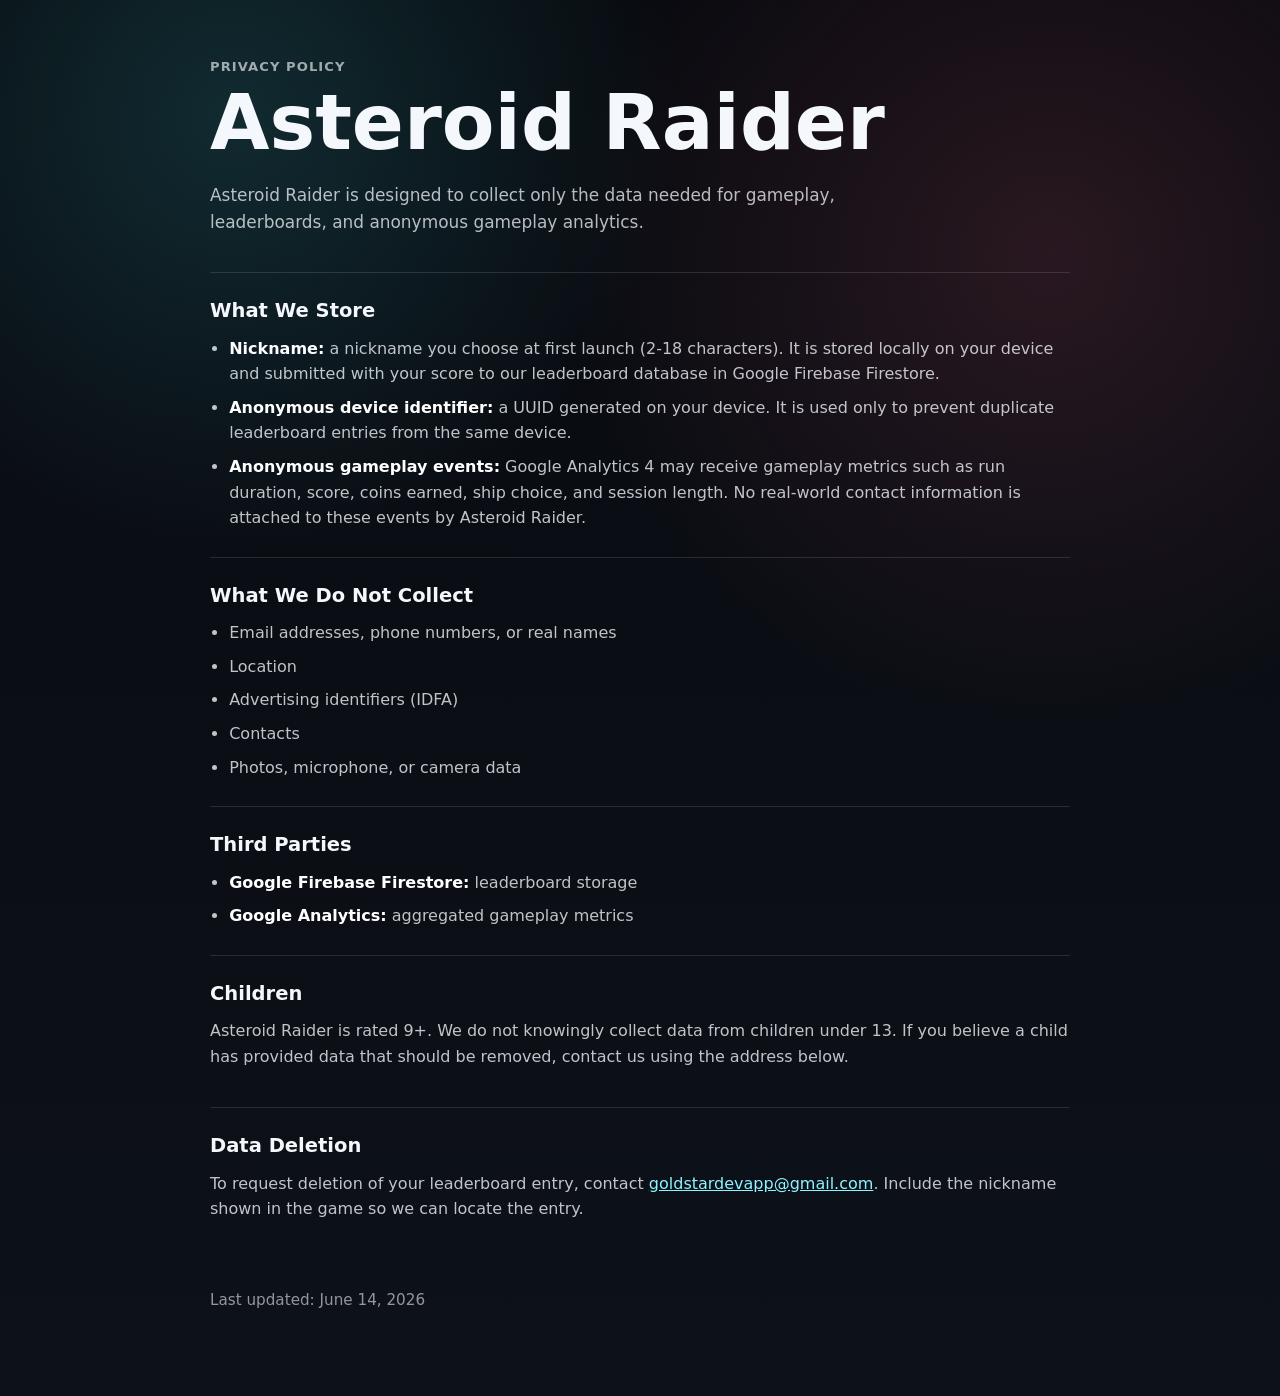
==== privacy.html @ 61d25102 "Add files via upload" ====
<!doctype html>
<html lang="en">
  <head>
    <meta charset="utf-8" />
    <meta name="viewport" content="width=device-width, initial-scale=1" />
    <title>Asteroid Raider Privacy Policy</title>
    <meta
      name="description"
      content="Privacy Policy for Asteroid Raider, including leaderboard and analytics data practices."
    />
    <style>
      :root {
        color-scheme: dark;
        font-family:
          Inter, ui-sans-serif, system-ui, -apple-system, BlinkMacSystemFont,
          "Segoe UI", sans-serif;
        background: #080a0f;
        color: #f4f7fb;
      }

      * {
        box-sizing: border-box;
      }

      html,
      body {
        min-height: 100%;
        margin: 0;
      }

      body {
        background:
          radial-gradient(circle at 18% 8%, rgba(52, 190, 198, 0.18), transparent 28rem),
          radial-gradient(circle at 82% 18%, rgba(238, 98, 126, 0.14), transparent 30rem),
          linear-gradient(180deg, #080a0f 0%, #0d1119 100%);
        line-height: 1.6;
      }

      main {
        width: min(860px, calc(100% - 32px));
        margin: 0 auto;
        padding: 56px 0 72px;
      }

      a {
        color: #8cf4ff;
      }

      .eyebrow {
        margin: 0 0 10px;
        color: rgba(244, 247, 251, 0.64);
        font-size: 0.82rem;
        font-weight: 800;
        letter-spacing: 0.08em;
        text-transform: uppercase;
      }

      h1 {
        margin: 0;
        font-size: clamp(2.2rem, 8vw, 4.8rem);
        line-height: 0.95;
        letter-spacing: 0;
      }

      .summary {
        max-width: 680px;
        margin: 22px 0 36px;
        color: rgba(244, 247, 251, 0.74);
        font-size: 1.06rem;
      }

      section {
        padding: 26px 0;
        border-top: 1px solid rgba(255, 255, 255, 0.12);
      }

      h2 {
        margin: 0 0 12px;
        font-size: 1.22rem;
        line-height: 1.25;
        letter-spacing: 0;
      }

      p {
        margin: 0 0 12px;
        color: rgba(244, 247, 251, 0.78);
      }

      ul {
        margin: 0;
        padding-left: 1.2rem;
        color: rgba(244, 247, 251, 0.78);
      }

      li + li {
        margin-top: 8px;
      }

      strong {
        color: #ffffff;
      }

      .updated {
        margin-top: 28px;
        color: rgba(244, 247, 251, 0.58);
        font-size: 0.95rem;
      }

      @media (max-width: 560px) {
        main {
          width: min(100% - 24px, 860px);
          padding-top: 36px;
        }
      }
    </style>
  </head>
  <body>
    <main>
      <p class="eyebrow">Privacy Policy</p>
      <h1>Asteroid Raider</h1>
      <p class="summary">
        Asteroid Raider is designed to collect only the data needed for gameplay,
        leaderboards, and anonymous gameplay analytics.
      </p>

      <section aria-labelledby="data-we-store">
        <h2 id="data-we-store">What We Store</h2>
        <ul>
          <li>
            <strong>Nickname:</strong> a nickname you choose at first launch
            (2-18 characters). It is stored locally on your device and submitted
            with your score to our leaderboard database in Google Firebase
            Firestore.
          </li>
          <li>
            <strong>Anonymous device identifier:</strong> a UUID generated on
            your device. It is used only to prevent duplicate leaderboard entries
            from the same device.
          </li>
          <li>
            <strong>Anonymous gameplay events:</strong> Google Analytics 4 may
            receive gameplay metrics such as run duration, score, coins earned,
            ship choice, and session length. No real-world contact information is
            attached to these events by Asteroid Raider.
          </li>
        </ul>
      </section>

      <section aria-labelledby="data-we-do-not-collect">
        <h2 id="data-we-do-not-collect">What We Do Not Collect</h2>
        <ul>
          <li>Email addresses, phone numbers, or real names</li>
          <li>Location</li>
          <li>Advertising identifiers (IDFA)</li>
          <li>Contacts</li>
          <li>Photos, microphone, or camera data</li>
        </ul>
      </section>

      <section aria-labelledby="third-parties">
        <h2 id="third-parties">Third Parties</h2>
        <ul>
          <li><strong>Google Firebase Firestore:</strong> leaderboard storage</li>
          <li><strong>Google Analytics:</strong> aggregated gameplay metrics</li>
        </ul>
      </section>

      <section aria-labelledby="children">
        <h2 id="children">Children</h2>
        <p>
          Asteroid Raider is rated 9+. We do not knowingly collect data from
          children under 13. If you believe a child has provided data that should
          be removed, contact us using the address below.
        </p>
      </section>

      <section aria-labelledby="deletion">
        <h2 id="deletion">Data Deletion</h2>
        <p>
          To request deletion of your leaderboard entry, contact
          <a href="mailto:goldstardevapp@gmail.com">goldstardevapp@gmail.com</a>.
          Include the nickname shown in the game so we can locate the entry.
        </p>
      </section>

      <p class="updated">Last updated: June 14, 2026</p>
    </main>
  </body>
</html>
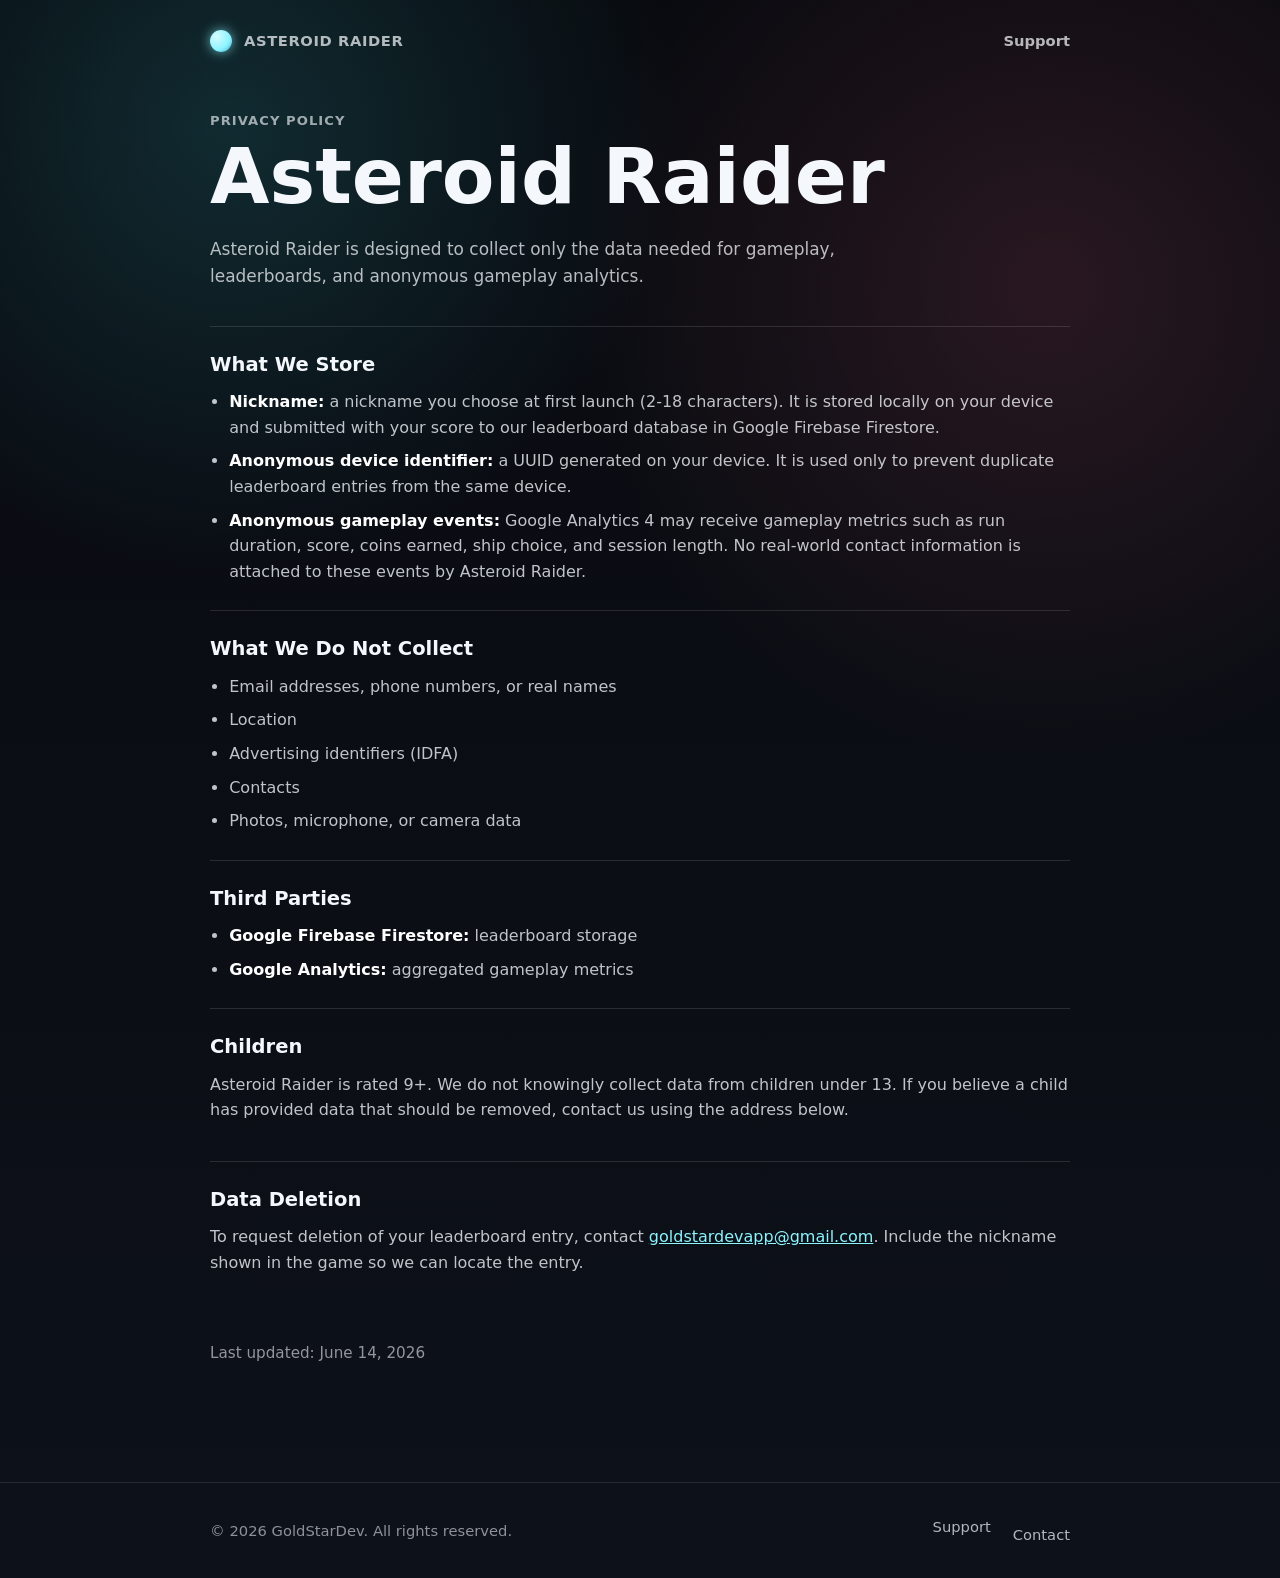
==== commit df4067cf: "update" ====
--- a/privacy.html
+++ b/privacy.html
@@ -36,14 +36,89 @@
         line-height: 1.6;
       }
 
-      main {
+      .container, main {
         width: min(860px, calc(100% - 32px));
         margin: 0 auto;
+      }
+
+      main {
         padding: 56px 0 72px;
       }
 
       a {
         color: #8cf4ff;
+      }
+
+      nav.top-nav { padding: 28px 0 0; }
+      nav.top-nav .container {
+        display: flex;
+        align-items: center;
+        justify-content: space-between;
+        gap: 18px;
+      }
+      .brand {
+        display: inline-flex;
+        align-items: center;
+        gap: 12px;
+        text-decoration: none;
+        color: inherit;
+        font-weight: 900;
+        font-size: 1.05rem;
+        letter-spacing: 0.04em;
+        text-transform: uppercase;
+      }
+      .brand-mark {
+        width: 22px;
+        height: 22px;
+        border-radius: 50%;
+        background: radial-gradient(circle at 30% 30%, #d8fbff, #8cf4ff 60%, #3aa6c8);
+        box-shadow: 0 0 12px rgba(140, 244, 255, 0.7);
+      }
+      nav.top-nav ul {
+        display: inline-flex;
+        gap: 22px;
+        list-style: none;
+        margin: 0;
+        padding: 0;
+      }
+      nav.top-nav a {
+        color: rgba(244, 247, 251, 0.72);
+        text-decoration: none;
+        font-size: 0.92rem;
+        font-weight: 700;
+      }
+      nav.top-nav a:hover { color: #8cf4ff; }
+
+      .footer {
+        margin-top: 32px;
+        padding: 32px 0;
+        border-top: 1px solid rgba(255, 255, 255, 0.1);
+        color: rgba(244, 247, 251, 0.56);
+        font-size: 0.92rem;
+      }
+      .footer .container {
+        display: flex;
+        flex-wrap: wrap;
+        gap: 16px;
+        align-items: center;
+        justify-content: space-between;
+      }
+      .footer-links {
+        display: inline-flex;
+        gap: 22px;
+        list-style: none;
+        margin: 0;
+        padding: 0;
+      }
+      .footer-links a {
+        color: rgba(244, 247, 251, 0.72);
+        text-decoration: none;
+      }
+      .footer-links a:hover { color: #8cf4ff; }
+
+      @media (max-width: 560px) {
+        nav.top-nav ul { gap: 14px; }
+        nav.top-nav .container { flex-wrap: wrap; }
       }
 
       .eyebrow {
@@ -115,6 +190,18 @@
     </style>
   </head>
   <body>
+    <nav class="top-nav">
+      <div class="container">
+        <a class="brand" href="./">
+          <span class="brand-mark" aria-hidden="true"></span>
+          <span>Asteroid Raider</span>
+        </a>
+        <ul>
+          <li><a href="support.html">Support</a></li>
+        </ul>
+      </div>
+    </nav>
+
     <main>
       <p class="eyebrow">Privacy Policy</p>
       <h1>Asteroid Raider</h1>
@@ -185,5 +272,15 @@
 
       <p class="updated">Last updated: June 14, 2026</p>
     </main>
+
+    <footer class="footer">
+      <div class="container">
+        <span>© 2026 GoldStarDev. All rights reserved.</span>
+        <ul class="footer-links">
+          <li><a href="support.html">Support</a></li>
+          <li><a href="mailto:goldstardevapp@gmail.com">Contact</a></li>
+        </ul>
+      </div>
+    </footer>
   </body>
 </html>
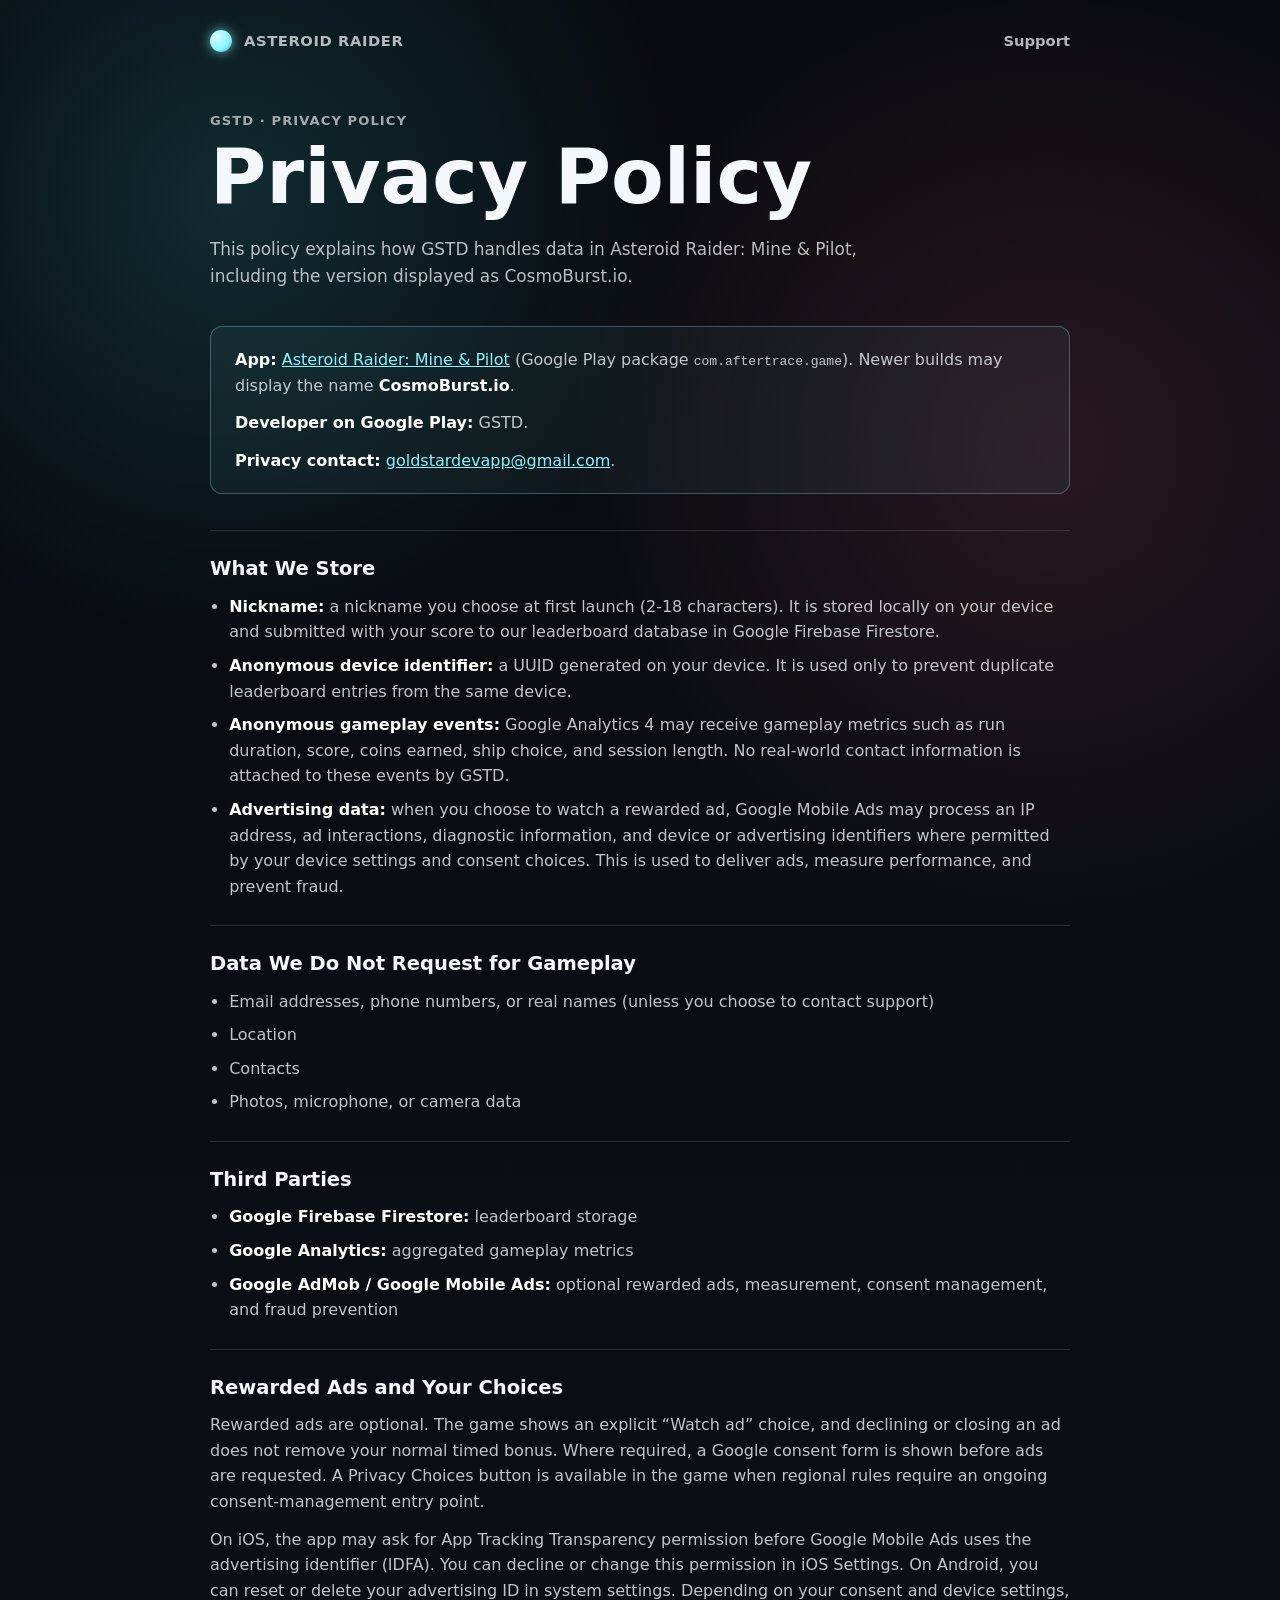
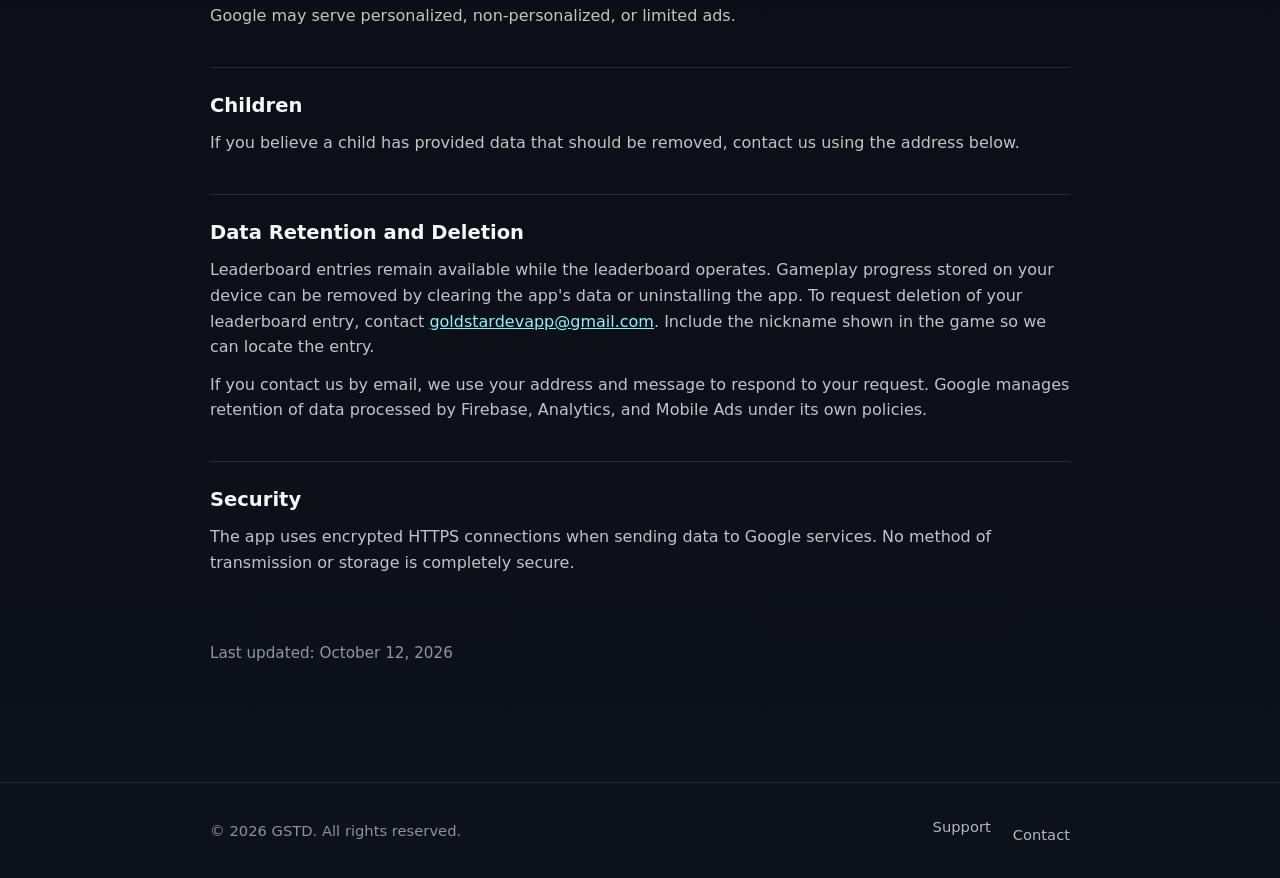
==== commit 4431c758: "Update privacy policy for Google Play app identity" ====
--- a/privacy.html
+++ b/privacy.html
@@ -3,11 +3,12 @@
   <head>
     <meta charset="utf-8" />
     <meta name="viewport" content="width=device-width, initial-scale=1" />
-    <title>Asteroid Raider Privacy Policy</title>
+    <title>Privacy Policy — Asteroid Raider: Mine &amp; Pilot / CosmoBurst.io</title>
     <meta
       name="description"
-      content="Privacy Policy for Asteroid Raider, including leaderboard and analytics data practices."
+      content="Privacy Policy for Asteroid Raider: Mine &amp; Pilot (CosmoBurst.io) by GSTD, including leaderboard, analytics, and advertising data practices."
     />
+    <link rel="canonical" href="https://shrmbnt.github.io/Asteroid-Raider/privacy.html" />
     <style>
       :root {
         color-scheme: dark;
@@ -143,6 +144,16 @@
         color: rgba(244, 247, 251, 0.74);
         font-size: 1.06rem;
       }
+
+      .app-identity {
+        margin: 0 0 36px;
+        padding: 20px 24px;
+        border: 1px solid rgba(140, 244, 255, 0.3);
+        border-radius: 12px;
+        background: rgba(140, 244, 255, 0.05);
+      }
+
+      .app-identity p:last-child { margin-bottom: 0; }
 
       section {
         padding: 26px 0;
@@ -203,12 +214,18 @@
     </nav>
 
     <main>
-      <p class="eyebrow">Privacy Policy</p>
-      <h1>Asteroid Raider</h1>
+      <p class="eyebrow">GSTD · Privacy Policy</p>
+      <h1>Privacy Policy</h1>
       <p class="summary">
-        Asteroid Raider is designed to collect only the data needed for gameplay,
-        leaderboards, and anonymous gameplay analytics.
+        This policy explains how GSTD handles data in Asteroid Raider: Mine &amp; Pilot,
+        including the version displayed as CosmoBurst.io.
       </p>
+
+      <div class="app-identity" aria-label="App and developer information">
+        <p><strong>App:</strong> <a href="https://play.google.com/store/apps/details?id=com.aftertrace.game">Asteroid Raider: Mine &amp; Pilot</a> (Google Play package <code>com.aftertrace.game</code>). Newer builds may display the name <strong>CosmoBurst.io</strong>.</p>
+        <p><strong>Developer on Google Play:</strong> GSTD.</p>
+        <p><strong>Privacy contact:</strong> <a href="mailto:goldstardevapp@gmail.com">goldstardevapp@gmail.com</a>.</p>
+      </div>
 
       <section aria-labelledby="data-we-store">
         <h2 id="data-we-store">What We Store</h2>
@@ -228,17 +245,23 @@
             <strong>Anonymous gameplay events:</strong> Google Analytics 4 may
             receive gameplay metrics such as run duration, score, coins earned,
             ship choice, and session length. No real-world contact information is
-            attached to these events by Asteroid Raider.
+            attached to these events by GSTD.
           </li>
+          <li>
+            <strong>Advertising data:</strong> when you choose to watch a rewarded
+            ad, Google Mobile Ads may process an IP address, ad interactions,
+            diagnostic information, and device or advertising identifiers where
+            permitted by your device settings and consent choices. This is used
+            to deliver ads, measure performance, and prevent fraud.
+          </li>
         </ul>
       </section>
 
       <section aria-labelledby="data-we-do-not-collect">
-        <h2 id="data-we-do-not-collect">What We Do Not Collect</h2>
+        <h2 id="data-we-do-not-collect">Data We Do Not Request for Gameplay</h2>
         <ul>
-          <li>Email addresses, phone numbers, or real names</li>
+          <li>Email addresses, phone numbers, or real names (unless you choose to contact support)</li>
           <li>Location</li>
-          <li>Advertising identifiers (IDFA)</li>
           <li>Contacts</li>
           <li>Photos, microphone, or camera data</li>
         </ul>
@@ -249,33 +272,68 @@
         <ul>
           <li><strong>Google Firebase Firestore:</strong> leaderboard storage</li>
           <li><strong>Google Analytics:</strong> aggregated gameplay metrics</li>
-        </ul>
+          <li><strong>Google AdMob / Google Mobile Ads:</strong> optional rewarded ads, measurement, consent management, and fraud prevention</li>
+        </ul>
+      </section>
+
+      <section aria-labelledby="advertising-choices">
+        <h2 id="advertising-choices">Rewarded Ads and Your Choices</h2>
+        <p>
+          Rewarded ads are optional. The game shows an explicit “Watch ad”
+          choice, and declining or closing an ad does not remove your normal
+          timed bonus. Where required, a Google consent form is shown before ads
+          are requested. A Privacy Choices button is available in the game when
+          regional rules require an ongoing consent-management entry point.
+        </p>
+        <p>
+          On iOS, the app may ask for App Tracking Transparency permission before
+          Google Mobile Ads uses the advertising identifier (IDFA). You can
+          decline or change this permission in iOS Settings. On Android, you can
+          reset or delete your advertising ID in system settings. Depending on
+          your consent and device settings, Google may serve personalized,
+          non-personalized, or limited ads.
+        </p>
       </section>
 
       <section aria-labelledby="children">
         <h2 id="children">Children</h2>
         <p>
-          Asteroid Raider is rated 9+. We do not knowingly collect data from
-          children under 13. If you believe a child has provided data that should
-          be removed, contact us using the address below.
+          If you believe a child has provided data that should be removed,
+          contact us using the address below.
         </p>
       </section>
 
       <section aria-labelledby="deletion">
-        <h2 id="deletion">Data Deletion</h2>
-        <p>
-          To request deletion of your leaderboard entry, contact
+        <h2 id="deletion">Data Retention and Deletion</h2>
+        <p>
+          Leaderboard entries remain available while the leaderboard operates.
+          Gameplay progress stored on your device can be removed by clearing
+          the app's data or uninstalling the app. To request deletion of your
+          leaderboard entry, contact
           <a href="mailto:goldstardevapp@gmail.com">goldstardevapp@gmail.com</a>.
           Include the nickname shown in the game so we can locate the entry.
         </p>
-      </section>
-
-      <p class="updated">Last updated: June 14, 2026</p>
+        <p>
+          If you contact us by email, we use your address and message to respond
+          to your request. Google manages retention of data processed by Firebase,
+          Analytics, and Mobile Ads under its own policies.
+        </p>
+      </section>
+
+      <section aria-labelledby="security">
+        <h2 id="security">Security</h2>
+        <p>
+          The app uses encrypted HTTPS connections when sending data to Google
+          services. No method of transmission or storage is completely secure.
+        </p>
+      </section>
+
+      <p class="updated">Last updated: October 12, 2026</p>
     </main>
 
     <footer class="footer">
       <div class="container">
-        <span>© 2026 GoldStarDev. All rights reserved.</span>
+        <span>© 2026 GSTD. All rights reserved.</span>
         <ul class="footer-links">
           <li><a href="support.html">Support</a></li>
           <li><a href="mailto:goldstardevapp@gmail.com">Contact</a></li>
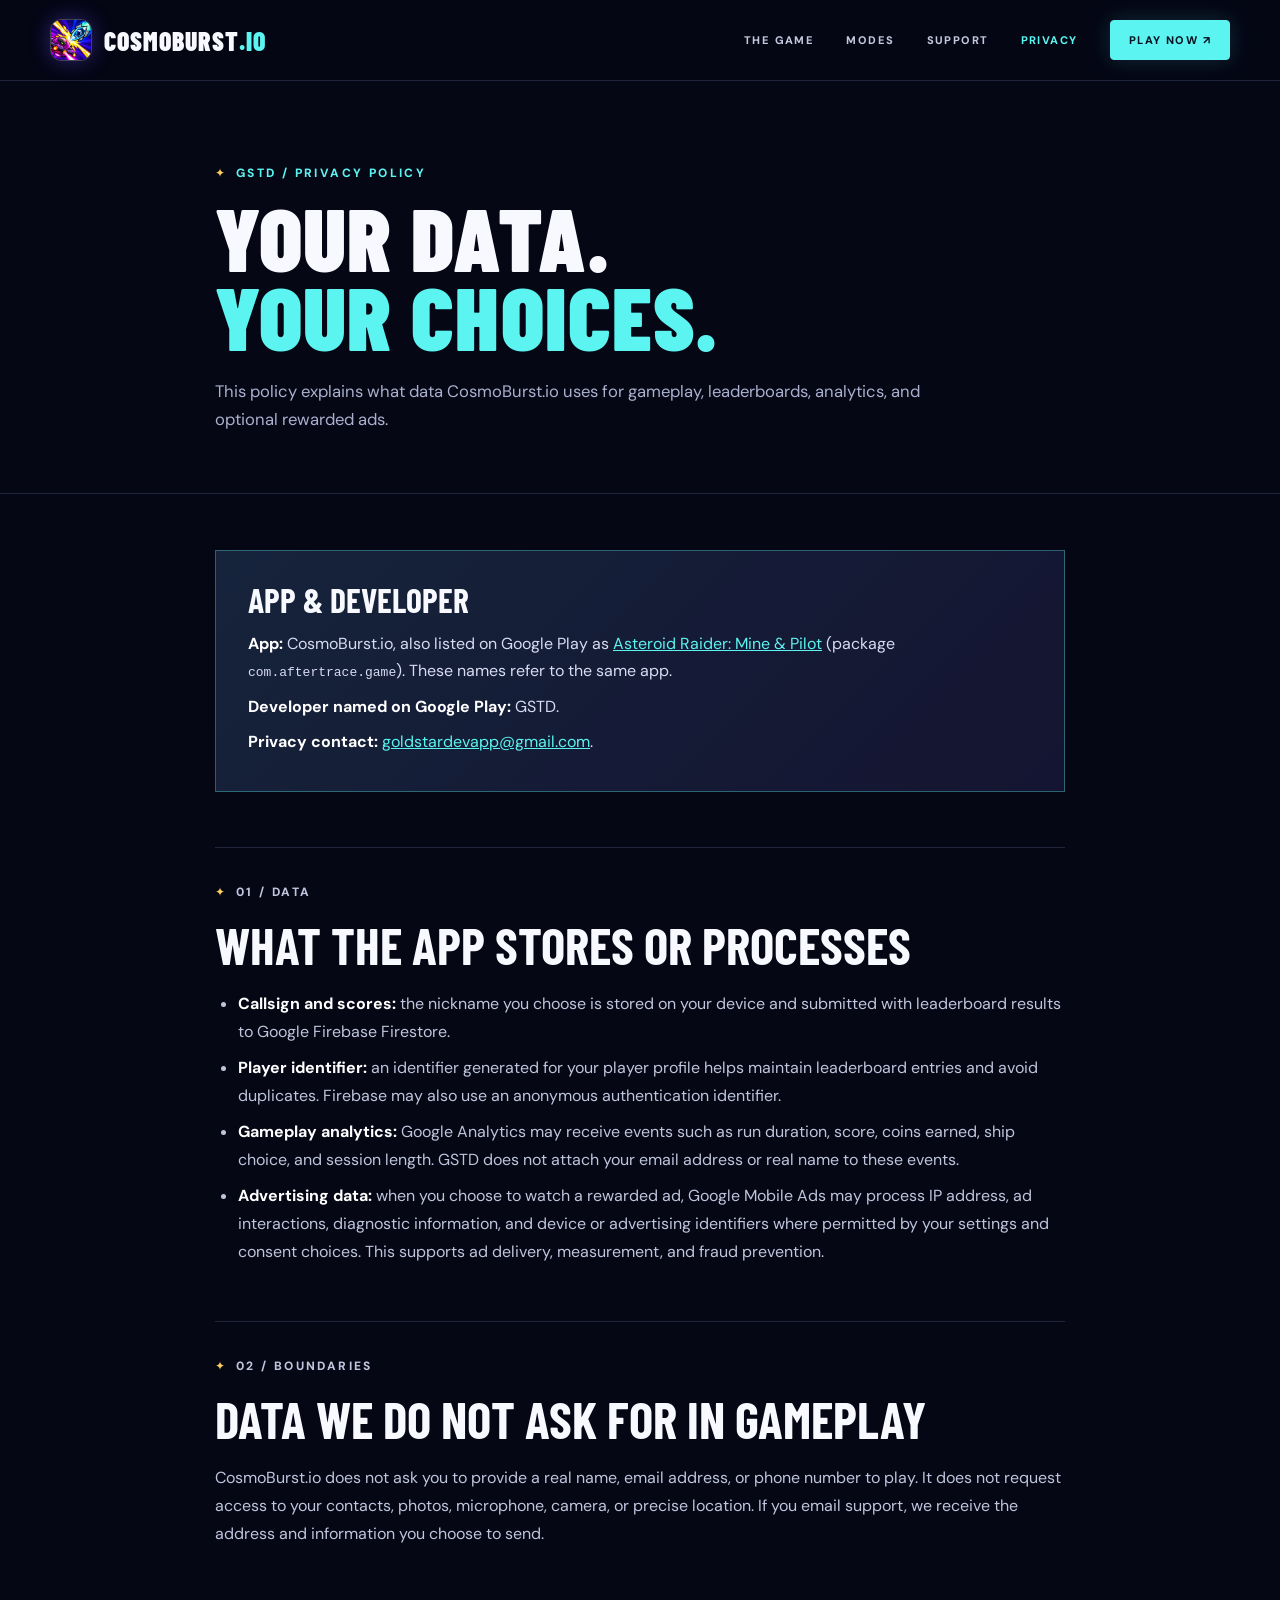
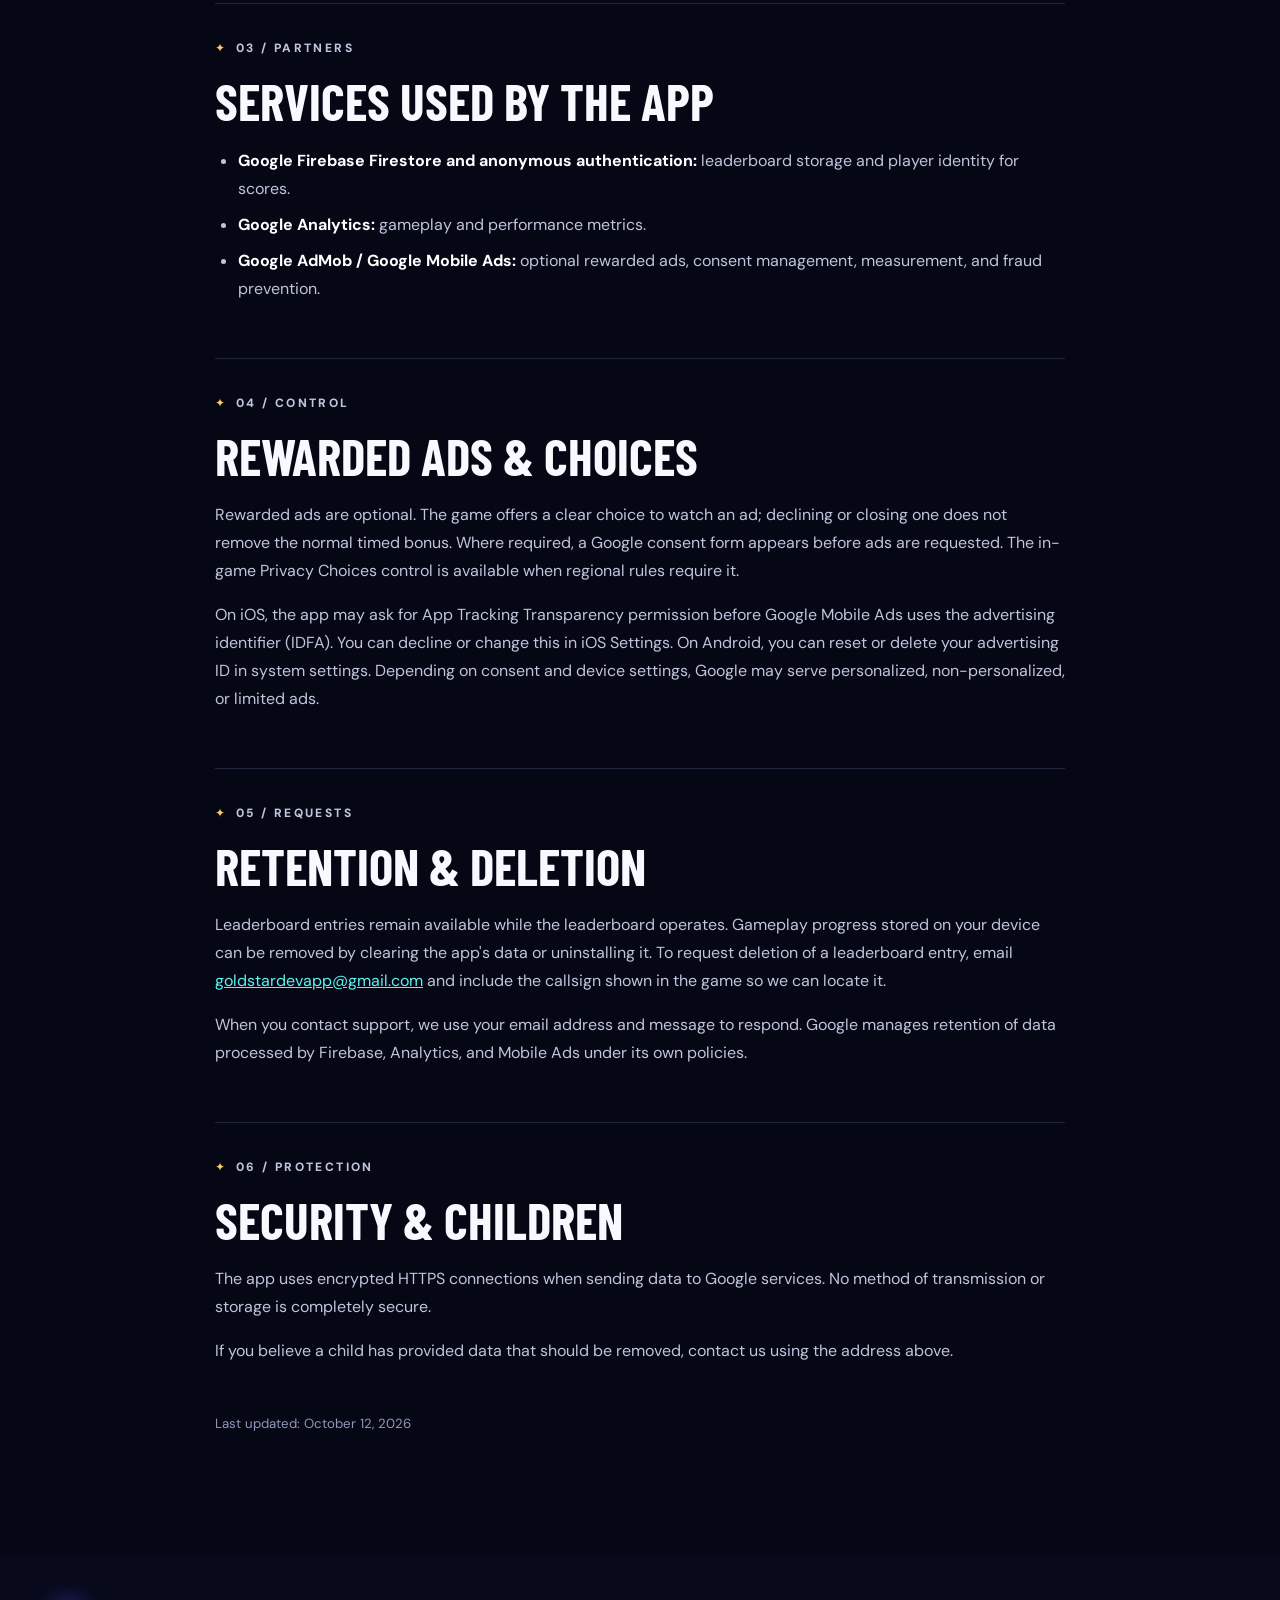
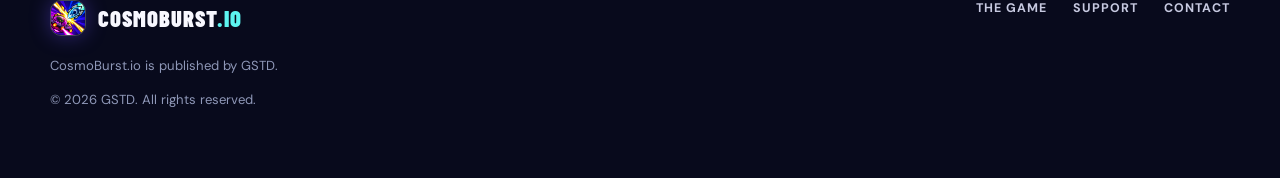
==== commit fbf71e86: "Redesign CosmoBurst website and unify naming" ====
--- a/privacy.html
+++ b/privacy.html
@@ -1,344 +1,50 @@
 <!doctype html>
 <html lang="en">
-  <head>
-    <meta charset="utf-8" />
-    <meta name="viewport" content="width=device-width, initial-scale=1" />
-    <title>Privacy Policy — Asteroid Raider: Mine &amp; Pilot / CosmoBurst.io</title>
-    <meta
-      name="description"
-      content="Privacy Policy for Asteroid Raider: Mine &amp; Pilot (CosmoBurst.io) by GSTD, including leaderboard, analytics, and advertising data practices."
-    />
-    <link rel="canonical" href="https://shrmbnt.github.io/Asteroid-Raider/privacy.html" />
-    <style>
-      :root {
-        color-scheme: dark;
-        font-family:
-          Inter, ui-sans-serif, system-ui, -apple-system, BlinkMacSystemFont,
-          "Segoe UI", sans-serif;
-        background: #080a0f;
-        color: #f4f7fb;
-      }
-
-      * {
-        box-sizing: border-box;
-      }
-
-      html,
-      body {
-        min-height: 100%;
-        margin: 0;
-      }
-
-      body {
-        background:
-          radial-gradient(circle at 18% 8%, rgba(52, 190, 198, 0.18), transparent 28rem),
-          radial-gradient(circle at 82% 18%, rgba(238, 98, 126, 0.14), transparent 30rem),
-          linear-gradient(180deg, #080a0f 0%, #0d1119 100%);
-        line-height: 1.6;
-      }
-
-      .container, main {
-        width: min(860px, calc(100% - 32px));
-        margin: 0 auto;
-      }
-
-      main {
-        padding: 56px 0 72px;
-      }
-
-      a {
-        color: #8cf4ff;
-      }
-
-      nav.top-nav { padding: 28px 0 0; }
-      nav.top-nav .container {
-        display: flex;
-        align-items: center;
-        justify-content: space-between;
-        gap: 18px;
-      }
-      .brand {
-        display: inline-flex;
-        align-items: center;
-        gap: 12px;
-        text-decoration: none;
-        color: inherit;
-        font-weight: 900;
-        font-size: 1.05rem;
-        letter-spacing: 0.04em;
-        text-transform: uppercase;
-      }
-      .brand-mark {
-        width: 22px;
-        height: 22px;
-        border-radius: 50%;
-        background: radial-gradient(circle at 30% 30%, #d8fbff, #8cf4ff 60%, #3aa6c8);
-        box-shadow: 0 0 12px rgba(140, 244, 255, 0.7);
-      }
-      nav.top-nav ul {
-        display: inline-flex;
-        gap: 22px;
-        list-style: none;
-        margin: 0;
-        padding: 0;
-      }
-      nav.top-nav a {
-        color: rgba(244, 247, 251, 0.72);
-        text-decoration: none;
-        font-size: 0.92rem;
-        font-weight: 700;
-      }
-      nav.top-nav a:hover { color: #8cf4ff; }
-
-      .footer {
-        margin-top: 32px;
-        padding: 32px 0;
-        border-top: 1px solid rgba(255, 255, 255, 0.1);
-        color: rgba(244, 247, 251, 0.56);
-        font-size: 0.92rem;
-      }
-      .footer .container {
-        display: flex;
-        flex-wrap: wrap;
-        gap: 16px;
-        align-items: center;
-        justify-content: space-between;
-      }
-      .footer-links {
-        display: inline-flex;
-        gap: 22px;
-        list-style: none;
-        margin: 0;
-        padding: 0;
-      }
-      .footer-links a {
-        color: rgba(244, 247, 251, 0.72);
-        text-decoration: none;
-      }
-      .footer-links a:hover { color: #8cf4ff; }
-
-      @media (max-width: 560px) {
-        nav.top-nav ul { gap: 14px; }
-        nav.top-nav .container { flex-wrap: wrap; }
-      }
-
-      .eyebrow {
-        margin: 0 0 10px;
-        color: rgba(244, 247, 251, 0.64);
-        font-size: 0.82rem;
-        font-weight: 800;
-        letter-spacing: 0.08em;
-        text-transform: uppercase;
-      }
-
-      h1 {
-        margin: 0;
-        font-size: clamp(2.2rem, 8vw, 4.8rem);
-        line-height: 0.95;
-        letter-spacing: 0;
-      }
-
-      .summary {
-        max-width: 680px;
-        margin: 22px 0 36px;
-        color: rgba(244, 247, 251, 0.74);
-        font-size: 1.06rem;
-      }
-
-      .app-identity {
-        margin: 0 0 36px;
-        padding: 20px 24px;
-        border: 1px solid rgba(140, 244, 255, 0.3);
-        border-radius: 12px;
-        background: rgba(140, 244, 255, 0.05);
-      }
-
-      .app-identity p:last-child { margin-bottom: 0; }
-
-      section {
-        padding: 26px 0;
-        border-top: 1px solid rgba(255, 255, 255, 0.12);
-      }
-
-      h2 {
-        margin: 0 0 12px;
-        font-size: 1.22rem;
-        line-height: 1.25;
-        letter-spacing: 0;
-      }
-
-      p {
-        margin: 0 0 12px;
-        color: rgba(244, 247, 251, 0.78);
-      }
-
-      ul {
-        margin: 0;
-        padding-left: 1.2rem;
-        color: rgba(244, 247, 251, 0.78);
-      }
-
-      li + li {
-        margin-top: 8px;
-      }
-
-      strong {
-        color: #ffffff;
-      }
-
-      .updated {
-        margin-top: 28px;
-        color: rgba(244, 247, 251, 0.58);
-        font-size: 0.95rem;
-      }
-
-      @media (max-width: 560px) {
-        main {
-          width: min(100% - 24px, 860px);
-          padding-top: 36px;
-        }
-      }
-    </style>
-  </head>
-  <body>
-    <nav class="top-nav">
-      <div class="container">
-        <a class="brand" href="./">
-          <span class="brand-mark" aria-hidden="true"></span>
-          <span>Asteroid Raider</span>
-        </a>
-        <ul>
-          <li><a href="support.html">Support</a></li>
-        </ul>
-      </div>
-    </nav>
-
-    <main>
-      <p class="eyebrow">GSTD · Privacy Policy</p>
-      <h1>Privacy Policy</h1>
-      <p class="summary">
-        This policy explains how GSTD handles data in Asteroid Raider: Mine &amp; Pilot,
-        including the version displayed as CosmoBurst.io.
-      </p>
-
-      <div class="app-identity" aria-label="App and developer information">
-        <p><strong>App:</strong> <a href="https://play.google.com/store/apps/details?id=com.aftertrace.game">Asteroid Raider: Mine &amp; Pilot</a> (Google Play package <code>com.aftertrace.game</code>). Newer builds may display the name <strong>CosmoBurst.io</strong>.</p>
-        <p><strong>Developer on Google Play:</strong> GSTD.</p>
+<head>
+  <meta charset="utf-8" />
+  <meta name="viewport" content="width=device-width, initial-scale=1" />
+  <meta name="theme-color" content="#060715" />
+  <title>Privacy Policy — CosmoBurst.io by GSTD</title>
+  <meta name="description" content="Privacy Policy for CosmoBurst.io (Asteroid Raider: Mine & Pilot) by GSTD, covering gameplay, leaderboards, analytics, and rewarded advertising." />
+  <link rel="canonical" href="https://shrmbnt.github.io/Asteroid-Raider/privacy.html" />
+  <link rel="icon" type="image/png" href="assets/cosmoburst-icon.png" />
+  <link rel="stylesheet" href="site.css" />
+</head>
+<body>
+  <header class="site-header"><nav class="nav wrap" aria-label="Main navigation"><a class="brand" href="./" aria-label="CosmoBurst.io home"><img src="assets/cosmoburst-icon.png" alt="" /><span>CosmoBurst<span>.io</span></span></a><div class="nav-links"><a href="./">The game</a><a href="./#modes">Modes</a><a href="support.html">Support</a><a href="privacy.html" aria-current="page">Privacy</a><a class="nav-cta" href="./#download">Play now ↗</a></div></nav></header>
+  <main>
+    <header class="page-hero"><div class="narrow"><p class="eyebrow">GSTD / Privacy policy</p><h1 class="page-title display">Your data.<br /><span class="accent">Your choices.</span></h1><p>This policy explains what data CosmoBurst.io uses for gameplay, leaderboards, analytics, and optional rewarded ads.</p></div></header>
+    <div class="page-content narrow">
+      <div class="info-card" aria-label="App and developer information">
+        <h2>App &amp; developer</h2>
+        <p><strong>App:</strong> CosmoBurst.io, also listed on Google Play as <a href="https://play.google.com/store/apps/details?id=com.aftertrace.game">Asteroid Raider: Mine &amp; Pilot</a> (package <code>com.aftertrace.game</code>). These names refer to the same app.</p>
+        <p><strong>Developer named on Google Play:</strong> GSTD.</p>
         <p><strong>Privacy contact:</strong> <a href="mailto:goldstardevapp@gmail.com">goldstardevapp@gmail.com</a>.</p>
       </div>
 
-      <section aria-labelledby="data-we-store">
-        <h2 id="data-we-store">What We Store</h2>
-        <ul>
-          <li>
-            <strong>Nickname:</strong> a nickname you choose at first launch
-            (2-18 characters). It is stored locally on your device and submitted
-            with your score to our leaderboard database in Google Firebase
-            Firestore.
-          </li>
-          <li>
-            <strong>Anonymous device identifier:</strong> a UUID generated on
-            your device. It is used only to prevent duplicate leaderboard entries
-            from the same device.
-          </li>
-          <li>
-            <strong>Anonymous gameplay events:</strong> Google Analytics 4 may
-            receive gameplay metrics such as run duration, score, coins earned,
-            ship choice, and session length. No real-world contact information is
-            attached to these events by GSTD.
-          </li>
-          <li>
-            <strong>Advertising data:</strong> when you choose to watch a rewarded
-            ad, Google Mobile Ads may process an IP address, ad interactions,
-            diagnostic information, and device or advertising identifiers where
-            permitted by your device settings and consent choices. This is used
-            to deliver ads, measure performance, and prevent fraud.
-          </li>
-        </ul>
-      </section>
+      <section class="content-section" aria-labelledby="collect"><p class="eyebrow">01 / Data</p><h2 id="collect">What the app stores or processes</h2><ul>
+        <li><strong>Callsign and scores:</strong> the nickname you choose is stored on your device and submitted with leaderboard results to Google Firebase Firestore.</li>
+        <li><strong>Player identifier:</strong> an identifier generated for your player profile helps maintain leaderboard entries and avoid duplicates. Firebase may also use an anonymous authentication identifier.</li>
+        <li><strong>Gameplay analytics:</strong> Google Analytics may receive events such as run duration, score, coins earned, ship choice, and session length. GSTD does not attach your email address or real name to these events.</li>
+        <li><strong>Advertising data:</strong> when you choose to watch a rewarded ad, Google Mobile Ads may process IP address, ad interactions, diagnostic information, and device or advertising identifiers where permitted by your settings and consent choices. This supports ad delivery, measurement, and fraud prevention.</li>
+      </ul></section>
 
-      <section aria-labelledby="data-we-do-not-collect">
-        <h2 id="data-we-do-not-collect">Data We Do Not Request for Gameplay</h2>
-        <ul>
-          <li>Email addresses, phone numbers, or real names (unless you choose to contact support)</li>
-          <li>Location</li>
-          <li>Contacts</li>
-          <li>Photos, microphone, or camera data</li>
-        </ul>
-      </section>
+      <section class="content-section" aria-labelledby="no-request"><p class="eyebrow">02 / Boundaries</p><h2 id="no-request">Data we do not ask for in gameplay</h2><p>CosmoBurst.io does not ask you to provide a real name, email address, or phone number to play. It does not request access to your contacts, photos, microphone, camera, or precise location. If you email support, we receive the address and information you choose to send.</p></section>
 
-      <section aria-labelledby="third-parties">
-        <h2 id="third-parties">Third Parties</h2>
-        <ul>
-          <li><strong>Google Firebase Firestore:</strong> leaderboard storage</li>
-          <li><strong>Google Analytics:</strong> aggregated gameplay metrics</li>
-          <li><strong>Google AdMob / Google Mobile Ads:</strong> optional rewarded ads, measurement, consent management, and fraud prevention</li>
-        </ul>
-      </section>
+      <section class="content-section" aria-labelledby="partners"><p class="eyebrow">03 / Partners</p><h2 id="partners">Services used by the app</h2><ul>
+        <li><strong>Google Firebase Firestore and anonymous authentication:</strong> leaderboard storage and player identity for scores.</li>
+        <li><strong>Google Analytics:</strong> gameplay and performance metrics.</li>
+        <li><strong>Google AdMob / Google Mobile Ads:</strong> optional rewarded ads, consent management, measurement, and fraud prevention.</li>
+      </ul></section>
 
-      <section aria-labelledby="advertising-choices">
-        <h2 id="advertising-choices">Rewarded Ads and Your Choices</h2>
-        <p>
-          Rewarded ads are optional. The game shows an explicit “Watch ad”
-          choice, and declining or closing an ad does not remove your normal
-          timed bonus. Where required, a Google consent form is shown before ads
-          are requested. A Privacy Choices button is available in the game when
-          regional rules require an ongoing consent-management entry point.
-        </p>
-        <p>
-          On iOS, the app may ask for App Tracking Transparency permission before
-          Google Mobile Ads uses the advertising identifier (IDFA). You can
-          decline or change this permission in iOS Settings. On Android, you can
-          reset or delete your advertising ID in system settings. Depending on
-          your consent and device settings, Google may serve personalized,
-          non-personalized, or limited ads.
-        </p>
-      </section>
+      <section class="content-section" aria-labelledby="choices"><p class="eyebrow">04 / Control</p><h2 id="choices">Rewarded ads &amp; choices</h2><p>Rewarded ads are optional. The game offers a clear choice to watch an ad; declining or closing one does not remove the normal timed bonus. Where required, a Google consent form appears before ads are requested. The in-game Privacy Choices control is available when regional rules require it.</p><p>On iOS, the app may ask for App Tracking Transparency permission before Google Mobile Ads uses the advertising identifier (IDFA). You can decline or change this in iOS Settings. On Android, you can reset or delete your advertising ID in system settings. Depending on consent and device settings, Google may serve personalized, non-personalized, or limited ads.</p></section>
 
-      <section aria-labelledby="children">
-        <h2 id="children">Children</h2>
-        <p>
-          If you believe a child has provided data that should be removed,
-          contact us using the address below.
-        </p>
-      </section>
+      <section class="content-section" aria-labelledby="retention"><p class="eyebrow">05 / Requests</p><h2 id="retention">Retention &amp; deletion</h2><p>Leaderboard entries remain available while the leaderboard operates. Gameplay progress stored on your device can be removed by clearing the app's data or uninstalling it. To request deletion of a leaderboard entry, email <a href="mailto:goldstardevapp@gmail.com?subject=CosmoBurst.io%20data%20request">goldstardevapp@gmail.com</a> and include the callsign shown in the game so we can locate it.</p><p>When you contact support, we use your email address and message to respond. Google manages retention of data processed by Firebase, Analytics, and Mobile Ads under its own policies.</p></section>
 
-      <section aria-labelledby="deletion">
-        <h2 id="deletion">Data Retention and Deletion</h2>
-        <p>
-          Leaderboard entries remain available while the leaderboard operates.
-          Gameplay progress stored on your device can be removed by clearing
-          the app's data or uninstalling the app. To request deletion of your
-          leaderboard entry, contact
-          <a href="mailto:goldstardevapp@gmail.com">goldstardevapp@gmail.com</a>.
-          Include the nickname shown in the game so we can locate the entry.
-        </p>
-        <p>
-          If you contact us by email, we use your address and message to respond
-          to your request. Google manages retention of data processed by Firebase,
-          Analytics, and Mobile Ads under its own policies.
-        </p>
-      </section>
-
-      <section aria-labelledby="security">
-        <h2 id="security">Security</h2>
-        <p>
-          The app uses encrypted HTTPS connections when sending data to Google
-          services. No method of transmission or storage is completely secure.
-        </p>
-      </section>
-
+      <section class="content-section" aria-labelledby="security"><p class="eyebrow">06 / Protection</p><h2 id="security">Security &amp; children</h2><p>The app uses encrypted HTTPS connections when sending data to Google services. No method of transmission or storage is completely secure.</p><p>If you believe a child has provided data that should be removed, contact us using the address above.</p></section>
       <p class="updated">Last updated: October 12, 2026</p>
-    </main>
-
-    <footer class="footer">
-      <div class="container">
-        <span>© 2026 GSTD. All rights reserved.</span>
-        <ul class="footer-links">
-          <li><a href="support.html">Support</a></li>
-          <li><a href="mailto:goldstardevapp@gmail.com">Contact</a></li>
-        </ul>
-      </div>
-    </footer>
-  </body>
+    </div>
+  </main>
+  <footer class="footer"><div class="wrap footer-inner"><div><a class="brand" href="./"><img src="assets/cosmoburst-icon.png" alt="" /><span>CosmoBurst<span>.io</span></span></a><p>CosmoBurst.io is published by GSTD.</p><p>© 2026 GSTD. All rights reserved.</p></div><div class="footer-links"><a href="./">The game</a><a href="support.html">Support</a><a href="mailto:goldstardevapp@gmail.com">Contact</a></div></div></footer>
+</body>
 </html>
--- a/site.css
+++ b/site.css
@@ -0,0 +1,194 @@
+@import url('https://fonts.googleapis.com/css2?family=Barlow+Condensed:wght@600;700;800;900&family=DM+Sans:wght@400;500;600;700;800&display=swap');
+
+:root {
+  color-scheme: dark;
+  --ink: #060715;
+  --panel: #10132b;
+  --panel-2: #171a39;
+  --line: rgba(166, 185, 255, .17);
+  --text: #f8f8ff;
+  --muted: #aab0ce;
+  --cyan: #5cf4f0;
+  --violet: #8c5bff;
+  --pink: #ff48c8;
+  --gold: #ffcf5c;
+  font-family: 'DM Sans', system-ui, sans-serif;
+  background: var(--ink);
+  color: var(--text);
+}
+
+* { box-sizing: border-box; }
+html { scroll-behavior: smooth; }
+body { margin: 0; min-width: 320px; overflow-x: hidden; background: var(--ink); }
+body::before {
+  content: '';
+  position: fixed;
+  inset: 0;
+  z-index: -1;
+  pointer-events: none;
+  background:
+    radial-gradient(circle at 7% 16%, rgba(80, 69, 249, .25), transparent 27%),
+    radial-gradient(circle at 95% 7%, rgba(43, 237, 233, .14), transparent 26%),
+    radial-gradient(circle at 60% 92%, rgba(255, 72, 200, .10), transparent 30%),
+    radial-gradient(1px 1px at 19% 24%, #b5b9e6 99%, transparent),
+    radial-gradient(1px 1px at 76% 18%, #b5b9e6 99%, transparent),
+    radial-gradient(1px 1px at 88% 58%, #b5b9e6 99%, transparent),
+    radial-gradient(1px 1px at 34% 78%, #b5b9e6 99%, transparent);
+  background-size: auto, auto, auto, 300px 290px, 410px 360px, 520px 470px, 650px 550px;
+}
+
+::selection { color: #06101b; background: var(--cyan); }
+a { color: var(--cyan); }
+a:focus-visible, summary:focus-visible { outline: 3px solid var(--gold); outline-offset: 4px; }
+img { max-width: 100%; display: block; }
+.wrap { width: min(1180px, calc(100% - 48px)); margin-inline: auto; }
+.narrow { width: min(850px, calc(100% - 48px)); margin-inline: auto; }
+.display { font-family: 'Barlow Condensed', Impact, 'Arial Narrow', sans-serif; font-weight: 900; text-transform: uppercase; letter-spacing: .012em; line-height: .88; }
+.eyebrow { margin: 0 0 16px; color: var(--cyan); font-size: .75rem; letter-spacing: .2em; font-weight: 800; text-transform: uppercase; }
+.eyebrow::before { content: '✦'; margin-right: .7em; color: var(--gold); }
+.muted { color: var(--muted); }
+.accent { color: var(--cyan); }
+.accent-pink { color: var(--pink); }
+.small { font-size: .82rem; }
+
+.site-header { position: relative; z-index: 20; border-bottom: 1px solid var(--line); background: rgba(5, 7, 21, .74); backdrop-filter: blur(18px); }
+.nav { min-height: 80px; display: flex; align-items: center; gap: 30px; justify-content: space-between; }
+.brand { display: inline-flex; align-items: center; gap: 12px; color: var(--text); text-decoration: none; white-space: nowrap; font-family: 'Barlow Condensed', Impact, sans-serif; font-size: 1.6rem; font-weight: 900; letter-spacing: .045em; text-transform: uppercase; }
+.brand img { width: 42px; height: 42px; border: 1px solid rgba(255,255,255,.25); border-radius: 11px; box-shadow: 0 0 20px rgba(106, 78, 255, .38); }
+.brand span span { color: var(--cyan); }
+.nav-links { display: flex; align-items: center; flex-wrap: wrap; gap: clamp(16px, 2.5vw, 34px); }
+.nav-links a { color: #c4c8de; text-decoration: none; text-transform: uppercase; letter-spacing: .13em; font-weight: 800; font-size: .69rem; }
+.nav-links a:hover, .nav-links a[aria-current='page'] { color: var(--cyan); }
+.nav-links .nav-cta { color: #071323; background: var(--cyan); border: 1px solid var(--cyan); border-radius: 4px; padding: 12px 18px; box-shadow: 0 0 22px rgba(92,244,240,.16); }
+.nav-links .nav-cta:hover { color: #071323; background: #a7fffa; }
+
+.button-row { display: flex; flex-wrap: wrap; gap: 12px; }
+.button { display: inline-flex; min-height: 52px; align-items: center; justify-content: center; gap: 10px; padding: 13px 22px; border: 1px solid transparent; border-radius: 5px; color: #081222; font-size: .82rem; font-weight: 800; text-decoration: none; text-transform: uppercase; letter-spacing: .07em; transition: transform .2s ease, box-shadow .2s ease, background .2s ease; }
+.button:hover { transform: translateY(-3px); }
+.button-primary { background: var(--cyan); box-shadow: 0 10px 38px rgba(39, 231, 227, .18); }
+.button-primary:hover { background: #a7fffa; box-shadow: 0 12px 42px rgba(39, 231, 227, .30); }
+.button-secondary { color: var(--text); border-color: rgba(196, 201, 255, .37); background: rgba(255,255,255,.045); }
+.button-secondary:hover { background: rgba(255,255,255,.11); }
+.button-outline { color: var(--cyan); border-color: rgba(92,244,240,.5); background: rgba(92,244,240,.06); }
+
+.hero { position: relative; overflow: hidden; padding: clamp(58px, 6vw, 90px) 0 90px; }
+.hero::after { content: ''; position: absolute; right: -12%; top: -26%; width: 62vw; height: 62vw; border: 1px solid rgba(92,244,240,.12); border-radius: 50%; box-shadow: 0 0 0 100px rgba(139, 90, 255, .03), 0 0 0 225px rgba(139,90,255,.02); pointer-events: none; }
+.hero-grid { display: grid; grid-template-columns: minmax(0, 1.04fr) minmax(0, .96fr); align-items: center; gap: clamp(40px, 6vw, 85px); }
+.hero-copy { position: relative; z-index: 2; }
+.hero h1 { margin: 0; font-size: clamp(5.2rem, 10vw, 9.4rem); }
+.hero h1 .line { display: block; }
+.hero-lead { max-width: 590px; margin: 29px 0 29px; color: #c3c8e0; font-size: clamp(1rem, 1.65vw, 1.2rem); line-height: 1.65; }
+.hero-note { margin: 18px 0 0; color: #8f98bd; font-size: .78rem; }
+.hero-visual { position: relative; z-index: 2; max-width: 515px; margin-inline: auto; padding: 36px; }
+.hero-visual::before { content: ''; position: absolute; inset: 0; border-radius: 50%; background: conic-gradient(from 35deg, transparent 0 24%, rgba(92,244,240,.6) 26%, transparent 29% 53%, rgba(255,72,200,.52) 57%, transparent 59% 80%, rgba(255,207,92,.75) 83%, transparent 86%); filter: blur(1px); opacity: .75; transform: rotate(-12deg); }
+.hero-visual::after { content: ''; position: absolute; inset: 12%; border: 1px dashed rgba(155,174,255,.3); border-radius: 50%; pointer-events: none; }
+.hero-art { position: relative; z-index: 1; aspect-ratio: 1; width: 100%; height: auto; border: 5px solid #14162f; border-radius: 24%; object-fit: cover; transform: rotate(7deg); box-shadow: 0 35px 110px rgba(0,0,0,.7), 0 0 95px rgba(124, 73, 255, .32); }
+.visual-tag { position: absolute; z-index: 3; border: 1px solid var(--line); border-radius: 5px; padding: 8px 12px; background: rgba(12,15,38,.9); color: var(--text); font-size: .67rem; font-weight: 800; letter-spacing: .13em; text-transform: uppercase; box-shadow: 0 12px 36px rgba(0,0,0,.25); }
+.visual-tag.top { top: 5%; left: -2%; color: var(--cyan); }
+.visual-tag.bottom { bottom: 2%; right: -3%; color: var(--gold); }
+
+.signal { position: relative; border-block: 1px solid var(--line); background: rgba(19,23,48,.65); overflow: hidden; }
+.signal-inner { display: flex; justify-content: space-between; flex-wrap: wrap; gap: 16px 24px; padding: 20px 0; color: #d8ddf2; font-family: 'Barlow Condensed', Impact, sans-serif; font-size: clamp(1rem, 1.8vw, 1.45rem); font-weight: 800; text-transform: uppercase; letter-spacing: .1em; }
+.signal-inner span::before { content: '✦'; color: var(--pink); margin-right: .55em; }
+
+.section { padding: 112px 0; }
+.section-heading { max-width: 770px; margin-bottom: 42px; }
+.section-heading h2, .page-title { margin: 0; font-size: clamp(3.4rem, 7vw, 6.5rem); }
+.section-heading p:last-child { margin: 22px 0 0; color: var(--muted); line-height: 1.7; font-size: 1.02rem; }
+.card-grid { display: grid; grid-template-columns: repeat(3, minmax(0, 1fr)); gap: 16px; }
+.feature-card { position: relative; min-height: 305px; padding: 30px; border: 1px solid var(--line); background: linear-gradient(145deg, rgba(32,35,72,.8), rgba(12,15,37,.9)); overflow: hidden; }
+.feature-card::after { content: ''; position: absolute; width: 180px; height: 180px; right: -85px; top: -85px; border-radius: 50%; background: var(--glow, var(--cyan)); filter: blur(65px); opacity: .18; }
+.feature-card .card-index { display: block; margin-bottom: 42px; color: var(--glow, var(--cyan)); font-family: 'Barlow Condensed', Impact, sans-serif; font-size: 2.6rem; font-weight: 800; }
+.feature-card h3 { margin: 0 0 14px; font-family: 'Barlow Condensed', Impact, sans-serif; font-size: 2.15rem; line-height: 1; text-transform: uppercase; }
+.feature-card p { margin: 0; color: var(--muted); font-size: .93rem; line-height: 1.65; }
+
+.modes { border-block: 1px solid var(--line); background: linear-gradient(110deg, rgba(57,31,117,.20), rgba(7,10,29,.94) 53%, rgba(15,66,82,.18)); }
+.mode-grid { display: grid; grid-template-columns: 1fr 1fr; gap: 16px; }
+.mode-card { position: relative; min-height: 390px; padding: 34px; border: 1px solid var(--line); background: rgba(10,12,34,.72); overflow: hidden; display: flex; flex-direction: column; justify-content: flex-end; }
+.mode-card::before { content: ''; position: absolute; inset: 0 0 30%; opacity: .6; background: radial-gradient(circle at 65% 25%, var(--mode-glow) 0, transparent 45%), repeating-radial-gradient(circle at 70% 45%, transparent 0 37px, rgba(255,255,255,.10) 38px, transparent 39px 83px); }
+.mode-card > * { position: relative; }
+.mode-card .label { margin: 0 0 auto; color: var(--mode-text); font-size: .72rem; text-transform: uppercase; letter-spacing: .19em; font-weight: 800; }
+.mode-card h3 { margin: 0 0 13px; font-family: 'Barlow Condensed', Impact, sans-serif; font-size: clamp(2.4rem, 4vw, 4rem); text-transform: uppercase; line-height: .9; }
+.mode-card p:last-child { margin: 0; max-width: 430px; color: #c6c7de; line-height: 1.6; font-size: .93rem; }
+
+.steps { display: grid; grid-template-columns: repeat(3, minmax(0, 1fr)); gap: 26px; }
+.step { padding-top: 24px; border-top: 2px solid var(--cyan); }
+.step:nth-child(2) { border-color: var(--violet); }
+.step:nth-child(3) { border-color: var(--pink); }
+.step b { color: var(--muted); font-size: .72rem; letter-spacing: .17em; }
+.step h3 { margin: 15px 0 12px; font-family: 'Barlow Condensed', Impact, sans-serif; text-transform: uppercase; font-size: 2.25rem; line-height: 1; }
+.step p { margin: 0; color: var(--muted); line-height: 1.65; font-size: .93rem; }
+
+.download { padding: 85px 0; border-block: 1px solid var(--line); background: linear-gradient(90deg, rgba(97,50,195,.42), rgba(20,19,63,.82) 55%, rgba(38,126,130,.32)); }
+.download-inner { display: flex; align-items: center; justify-content: space-between; gap: 36px; }
+.download h2 { margin: 0 0 17px; font-size: clamp(3.5rem, 7vw, 6.9rem); }
+.download p { margin: 0; max-width: 580px; color: #d1d4ec; line-height: 1.6; }
+
+.page-hero { padding: 84px 0 60px; border-bottom: 1px solid var(--line); }
+.page-hero p:last-child { max-width: 710px; margin: 22px 0 0; color: var(--muted); line-height: 1.7; font-size: 1.04rem; }
+.page-content { padding: 56px 0 110px; }
+.info-card { border: 1px solid rgba(92,244,240,.33); background: linear-gradient(135deg, rgba(29,49,77,.68), rgba(21,21,51,.93)); padding: 28px 32px; }
+.info-card h2 { margin: 0 0 10px; font-family: 'Barlow Condensed', Impact, sans-serif; text-transform: uppercase; font-size: 2.1rem; }
+.info-card p { margin: 8px 0; line-height: 1.7; color: #d7dcf2; }
+.info-card a { overflow-wrap: anywhere; }
+.info-card strong { color: #fff; }
+.content-section { margin-top: 55px; padding-top: 34px; border-top: 1px solid var(--line); }
+.content-section h2 { margin: 0 0 20px; font-family: 'Barlow Condensed', Impact, sans-serif; text-transform: uppercase; font-size: clamp(2.2rem, 4vw, 3.4rem); line-height: 1; }
+.content-section p, .content-section li { color: #bfc5dc; line-height: 1.75; }
+.content-section p { margin: 0 0 16px; }
+.content-section ul { margin: 0; padding-left: 23px; }
+.content-section li + li { margin-top: 8px; }
+.content-section strong { color: #fff; }
+.content-section a { overflow-wrap: anywhere; }
+.faq { border-top: 1px solid var(--line); }
+.faq details { border-bottom: 1px solid var(--line); padding: 0 4px; }
+.faq summary { position: relative; cursor: pointer; list-style: none; padding: 22px 38px 22px 0; font-weight: 800; color: var(--text); }
+.faq summary::-webkit-details-marker { display: none; }
+.faq summary::after { content: '+'; position: absolute; right: 4px; top: 14px; color: var(--cyan); font-size: 1.8rem; font-weight: 400; }
+.faq details[open] summary::after { content: '−'; }
+.faq details p { margin: 0 0 22px; max-width: 700px; }
+.updated { margin-top: 50px; color: #8f98b8; font-size: .83rem; }
+
+.footer { padding: 45px 0 55px; background: #080a1c; }
+.footer-inner { display: flex; align-items: flex-start; justify-content: space-between; gap: 30px; flex-wrap: wrap; }
+.footer .brand { font-size: 1.4rem; }
+.footer .brand img { width: 36px; height: 36px; }
+.footer p { max-width: 430px; color: #8f98b8; font-size: .82rem; line-height: 1.6; }
+.footer-links { display: flex; flex-wrap: wrap; gap: 13px 26px; }
+.footer-links a { color: #c6c9e0; text-decoration: none; font-size: .78rem; font-weight: 700; text-transform: uppercase; letter-spacing: .08em; }
+.footer-links a:hover { color: var(--cyan); }
+
+@media (max-width: 800px) {
+  .nav { min-height: 70px; flex-wrap: wrap; padding-block: 12px; gap: 14px; }
+  .nav-links { width: 100%; justify-content: space-between; gap: 10px; }
+  .nav-links .nav-cta { padding: 9px 12px; }
+  .hero-grid { grid-template-columns: 1fr; }
+  .hero { padding: 70px 0 80px; }
+  .hero-visual { width: min(420px, 90%); }
+  .card-grid { grid-template-columns: 1fr 1fr; }
+  .download-inner { align-items: flex-start; flex-direction: column; }
+}
+
+@media (max-width: 560px) {
+  .wrap, .narrow { width: min(100% - 32px, 1180px); }
+  .brand { font-size: 1.35rem; }
+  .brand img { width: 36px; height: 36px; }
+  .nav-links a { font-size: .62rem; letter-spacing: .07em; }
+  .hero h1 { font-size: clamp(4.9rem, 20vw, 7rem); }
+  .hero-lead { margin-top: 22px; }
+  .hero-visual { padding: 25px; }
+  .visual-tag { font-size: .57rem; }
+  .signal-inner { justify-content: flex-start; gap: 8px 16px; }
+  .signal-inner span { font-size: 1.04rem; }
+  .section { padding: 76px 0; }
+  .card-grid, .mode-grid, .steps { grid-template-columns: 1fr; }
+  .feature-card { min-height: 245px; }
+  .feature-card .card-index { margin-bottom: 28px; }
+  .mode-card { min-height: 330px; }
+  .download { padding: 70px 0; }
+  .page-hero { padding: 65px 0 45px; }
+  .page-content { padding: 40px 0 80px; }
+  .info-card { padding: 22px; }
+}
+
+@media (prefers-reduced-motion: reduce) { html { scroll-behavior: auto; } .button { transition: none; } }
